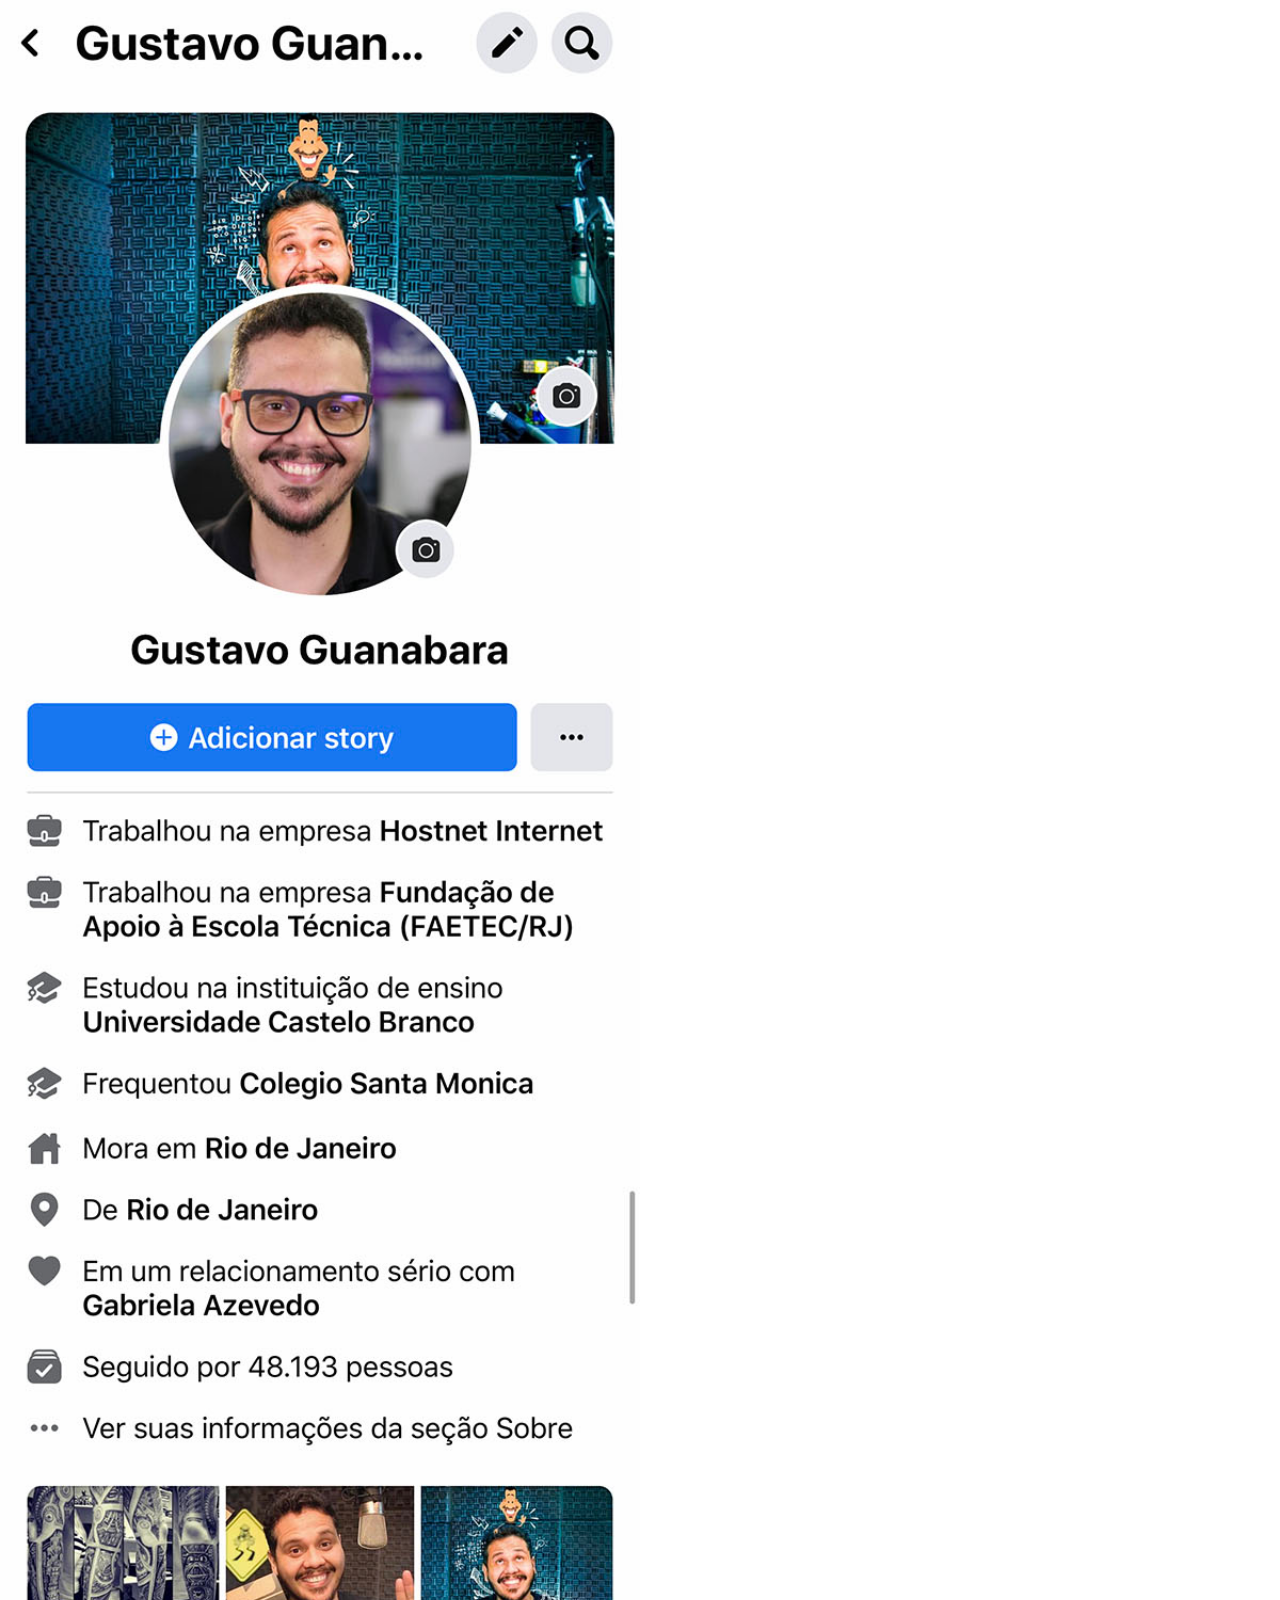
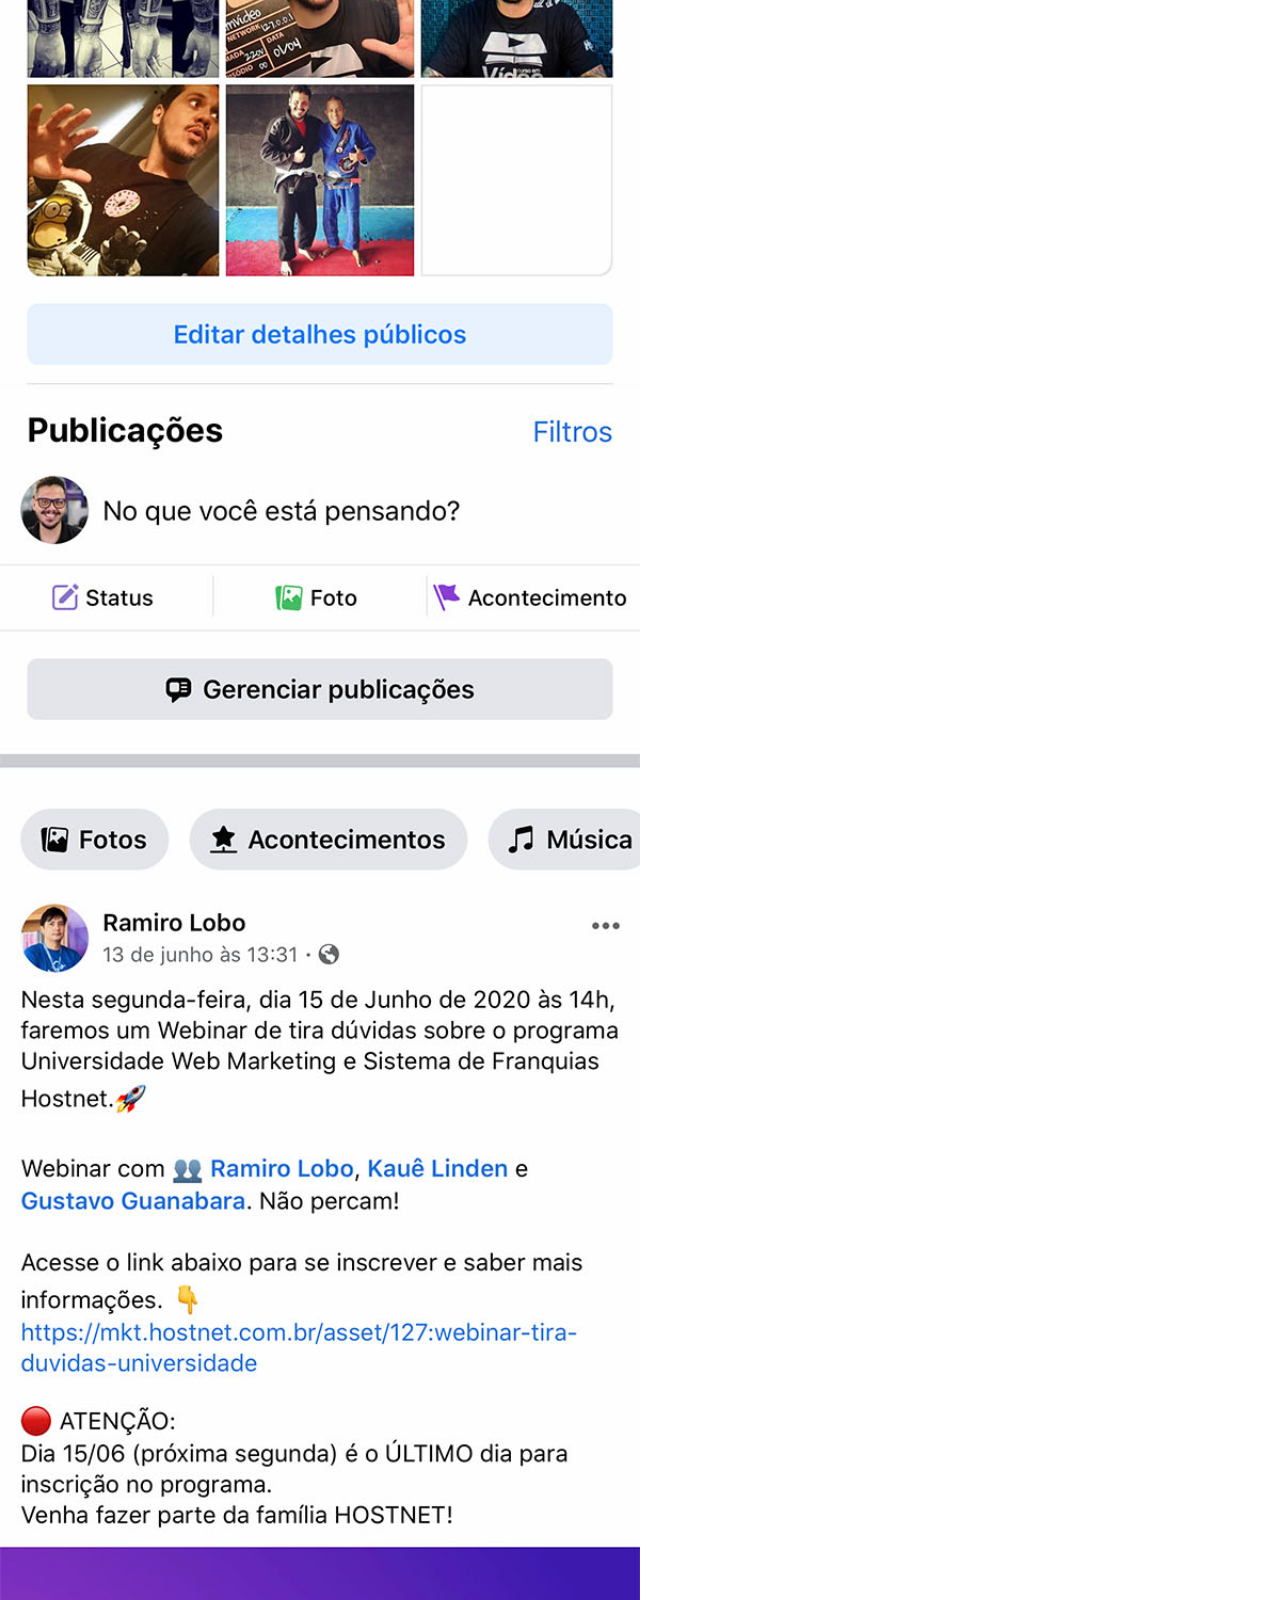
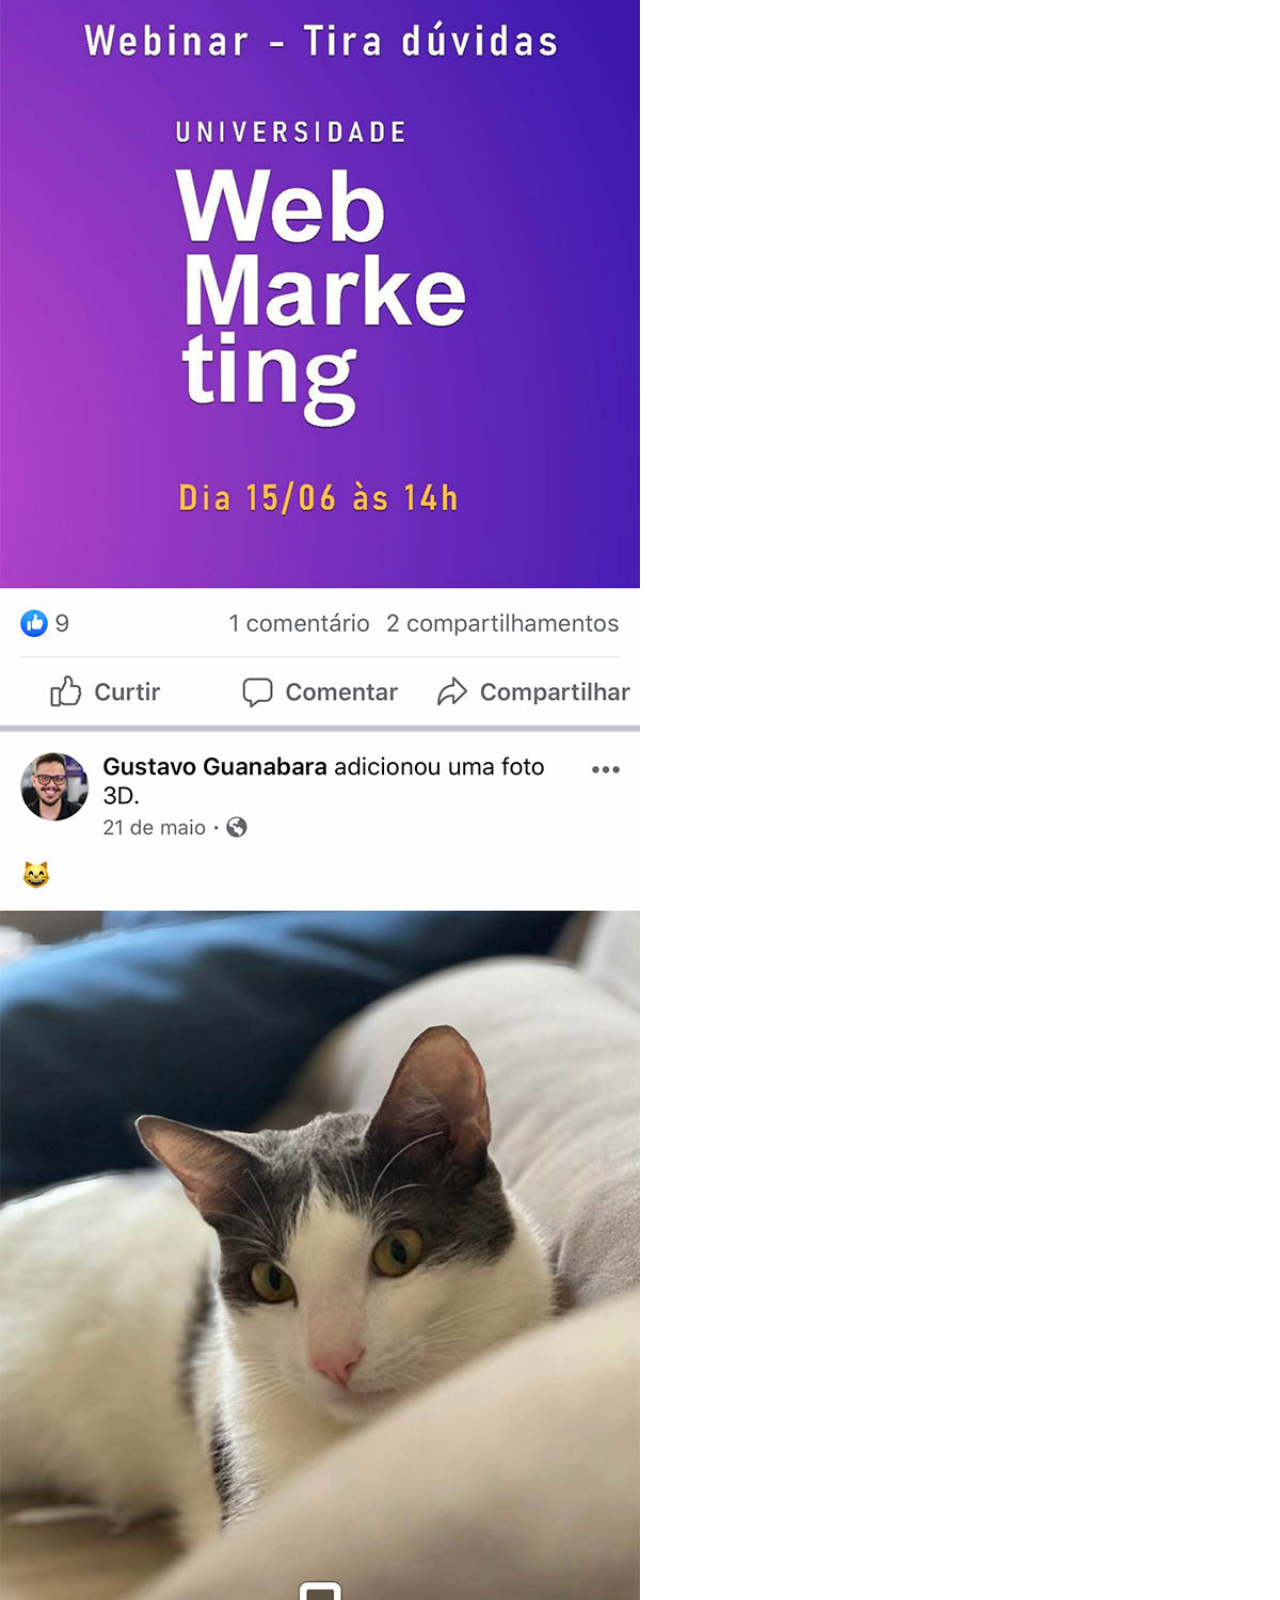
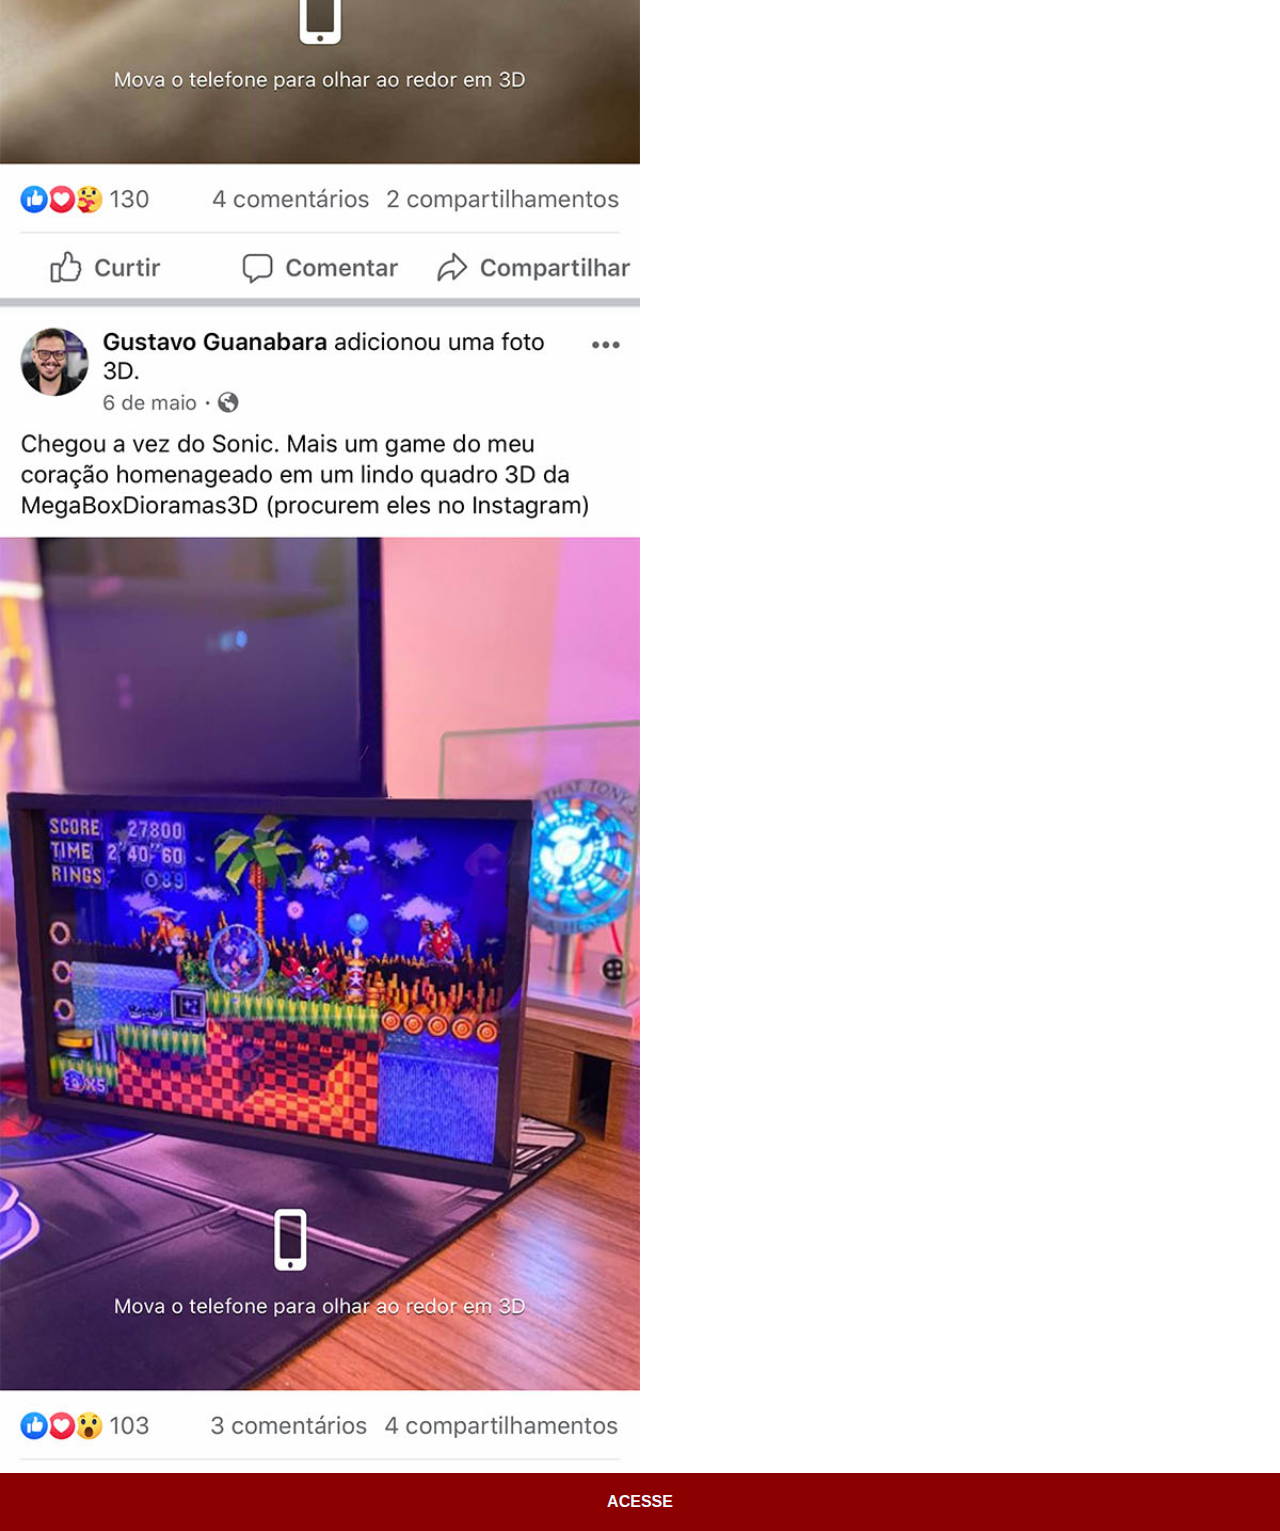
==== facebook.html @ 54ba5016 "atualizando" ====
<!DOCTYPE html>
<html lang="pt-br">
<head>
    <meta charset="UTF-8">
    <meta http-equiv="X-UA-Compatible" content="IE=edge">
    <meta name="viewport" content="width=device-width, initial-scale=1.0">    
    <title>Facebook</title>
    <link rel="stylesheet" href="estilos/social.css">   
</head>
<body>
    <img src="imagens/tela-facebook.jpg" alt="facebook">
    <a href="https://www.facebook.com/otacilio.resende/" target="_blank">ACESSE</a>
</body>
</html>
---- estilos/social.css ----
@charset "UTF-8";

* {
   margin: 0px;
   padding: 0px;
   font-family: Arial, Helvetica, sans-serif; 
}

::-webkit-scrollbar {
    width: 0px;
    height: 0px;
}

img {
    width: 50vw;
}

a {
   display: block;
   background-color: darkred;
   color: aliceblue;
   padding: 20px;
   text-align: center;
   font-weight: bolder;
   text-decoration: none;
}

a:hover {
    background-color: red;
}
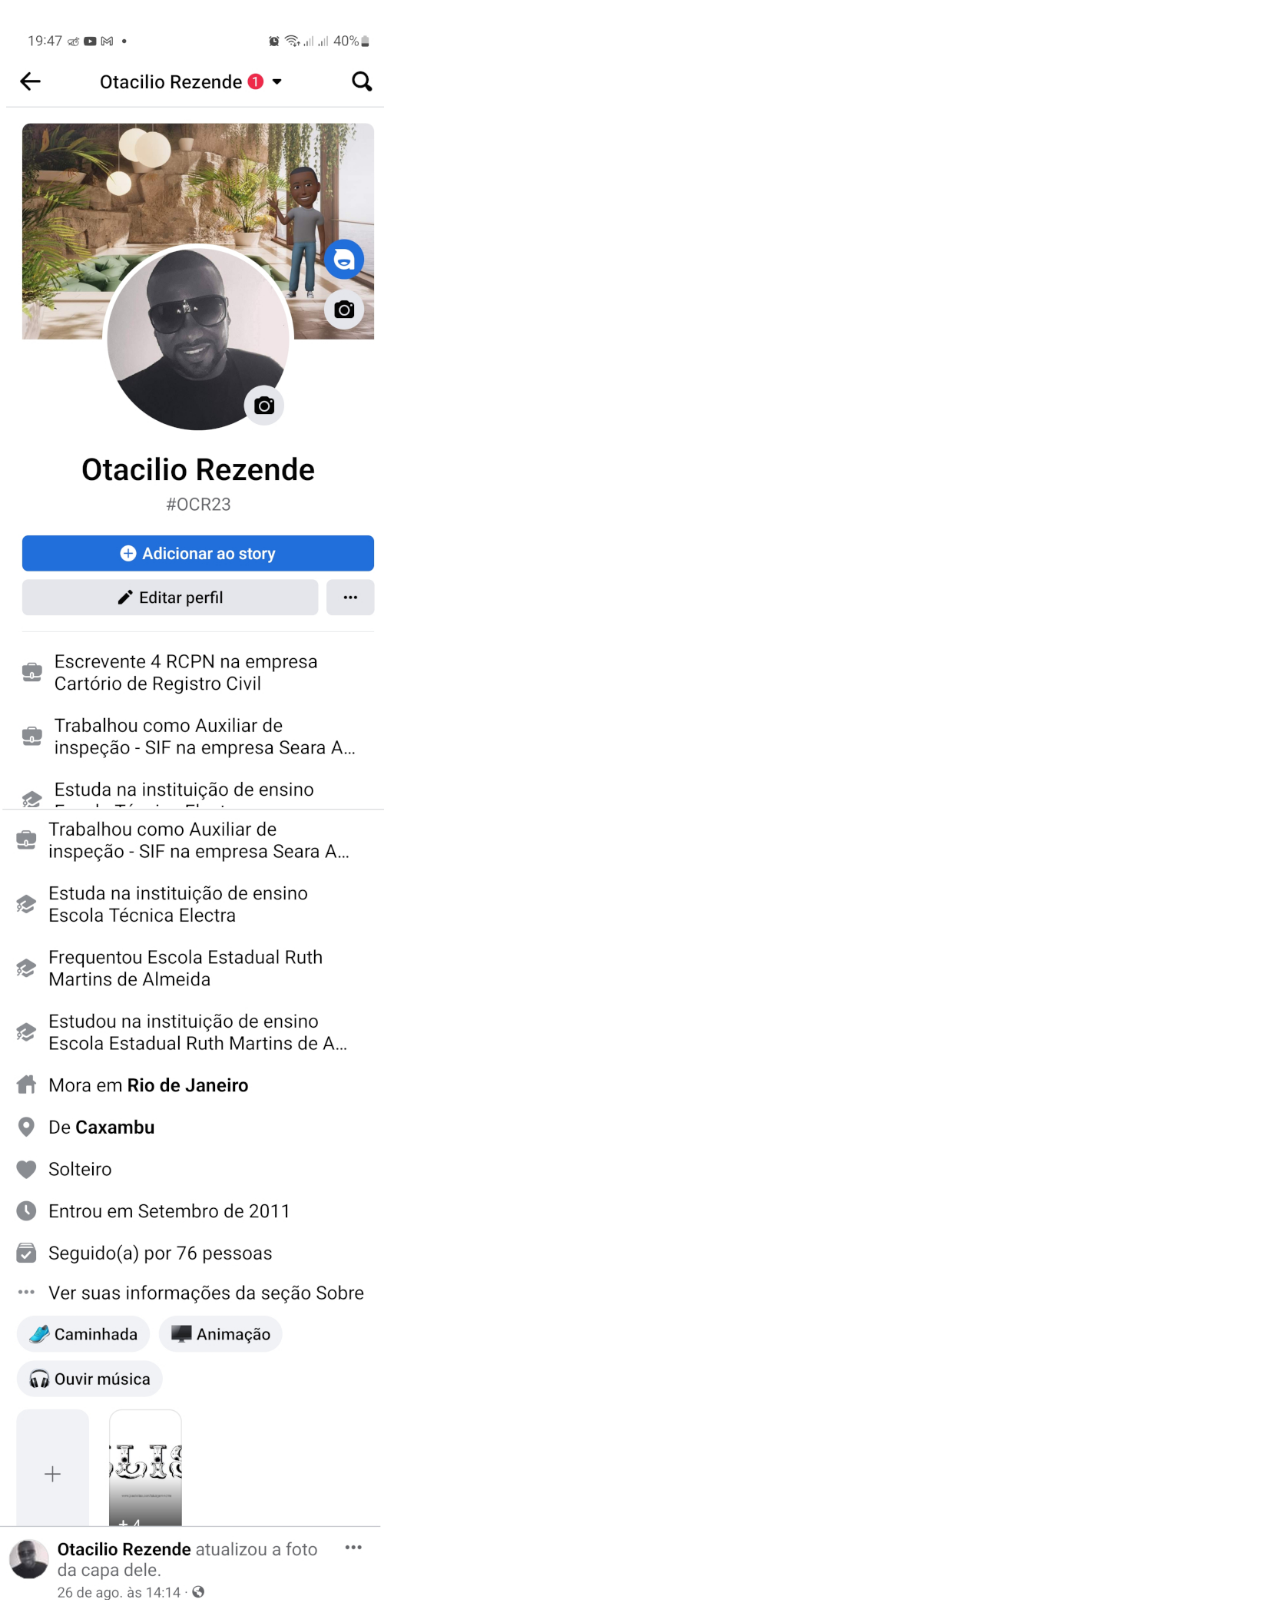
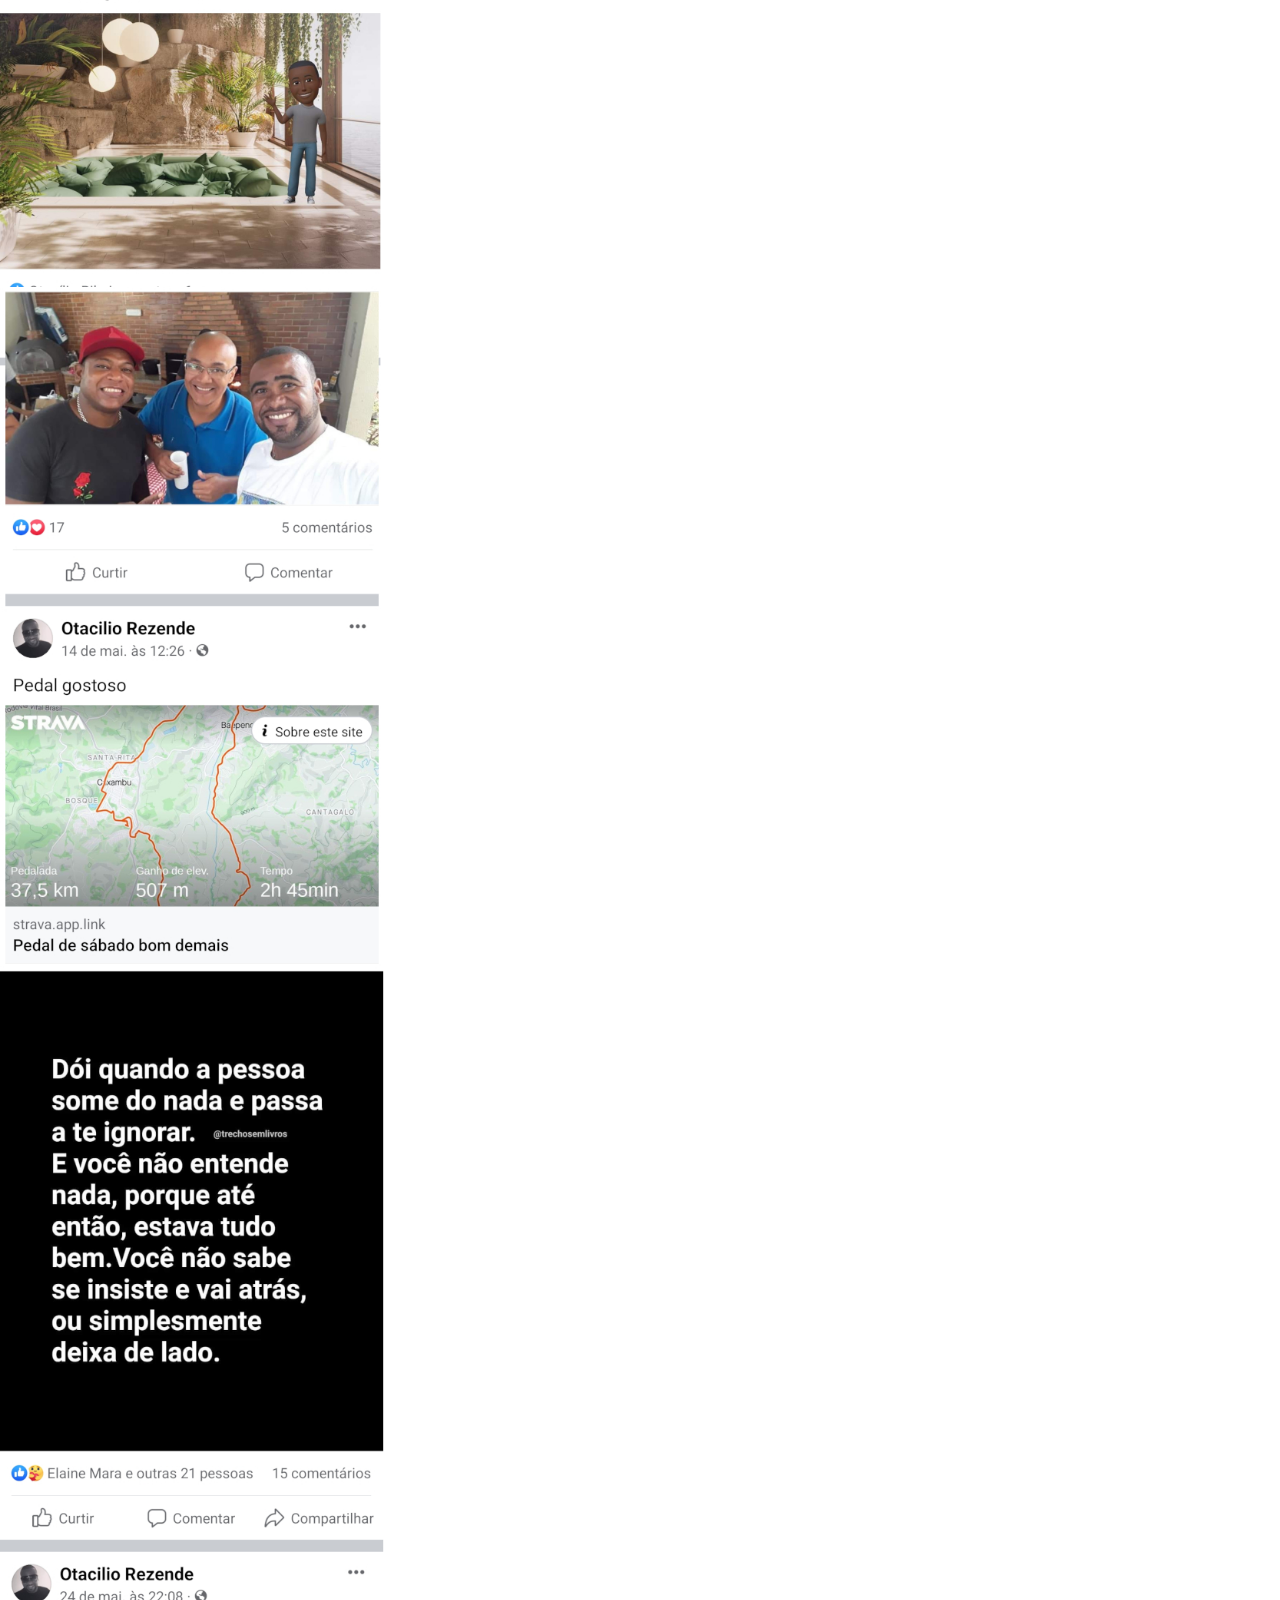
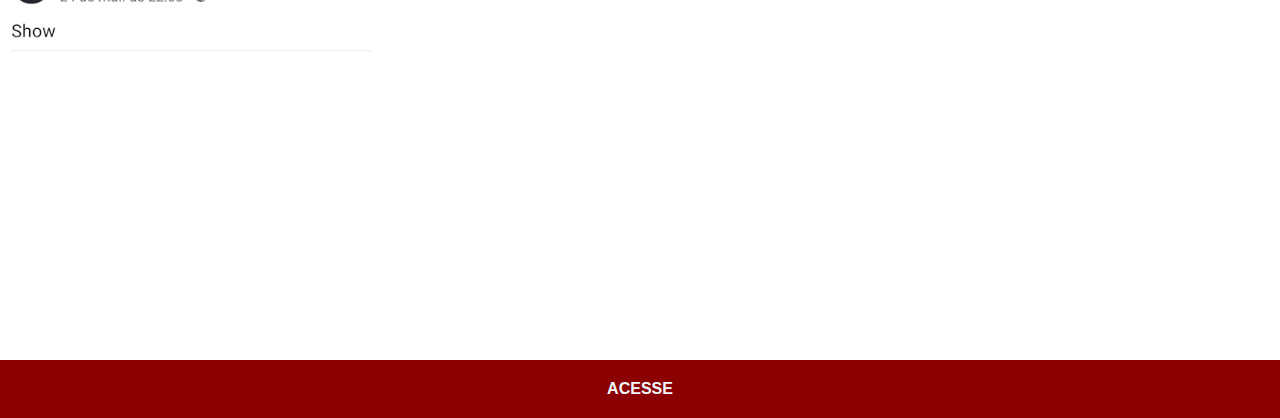
==== commit 9d2baa0a: "construindo" ====
--- a/facebook.html
+++ b/facebook.html
@@ -8,7 +8,7 @@
     <link rel="stylesheet" href="estilos/social.css">   
 </head>
 <body>
-    <img src="imagens/tela-facebook.jpg" alt="facebook">
+    <img src="imagens/tela-Facebook01.jpg" alt="facebook">
     <a href="https://www.facebook.com/otacilio.resende/" target="_blank">ACESSE</a>
 </body>
 </html>--- a/estilos/social.css
+++ b/estilos/social.css
@@ -12,7 +12,7 @@
 }
 
 img {
-    width: 50vw;
+    width: 30vw;
 }
 
 a {
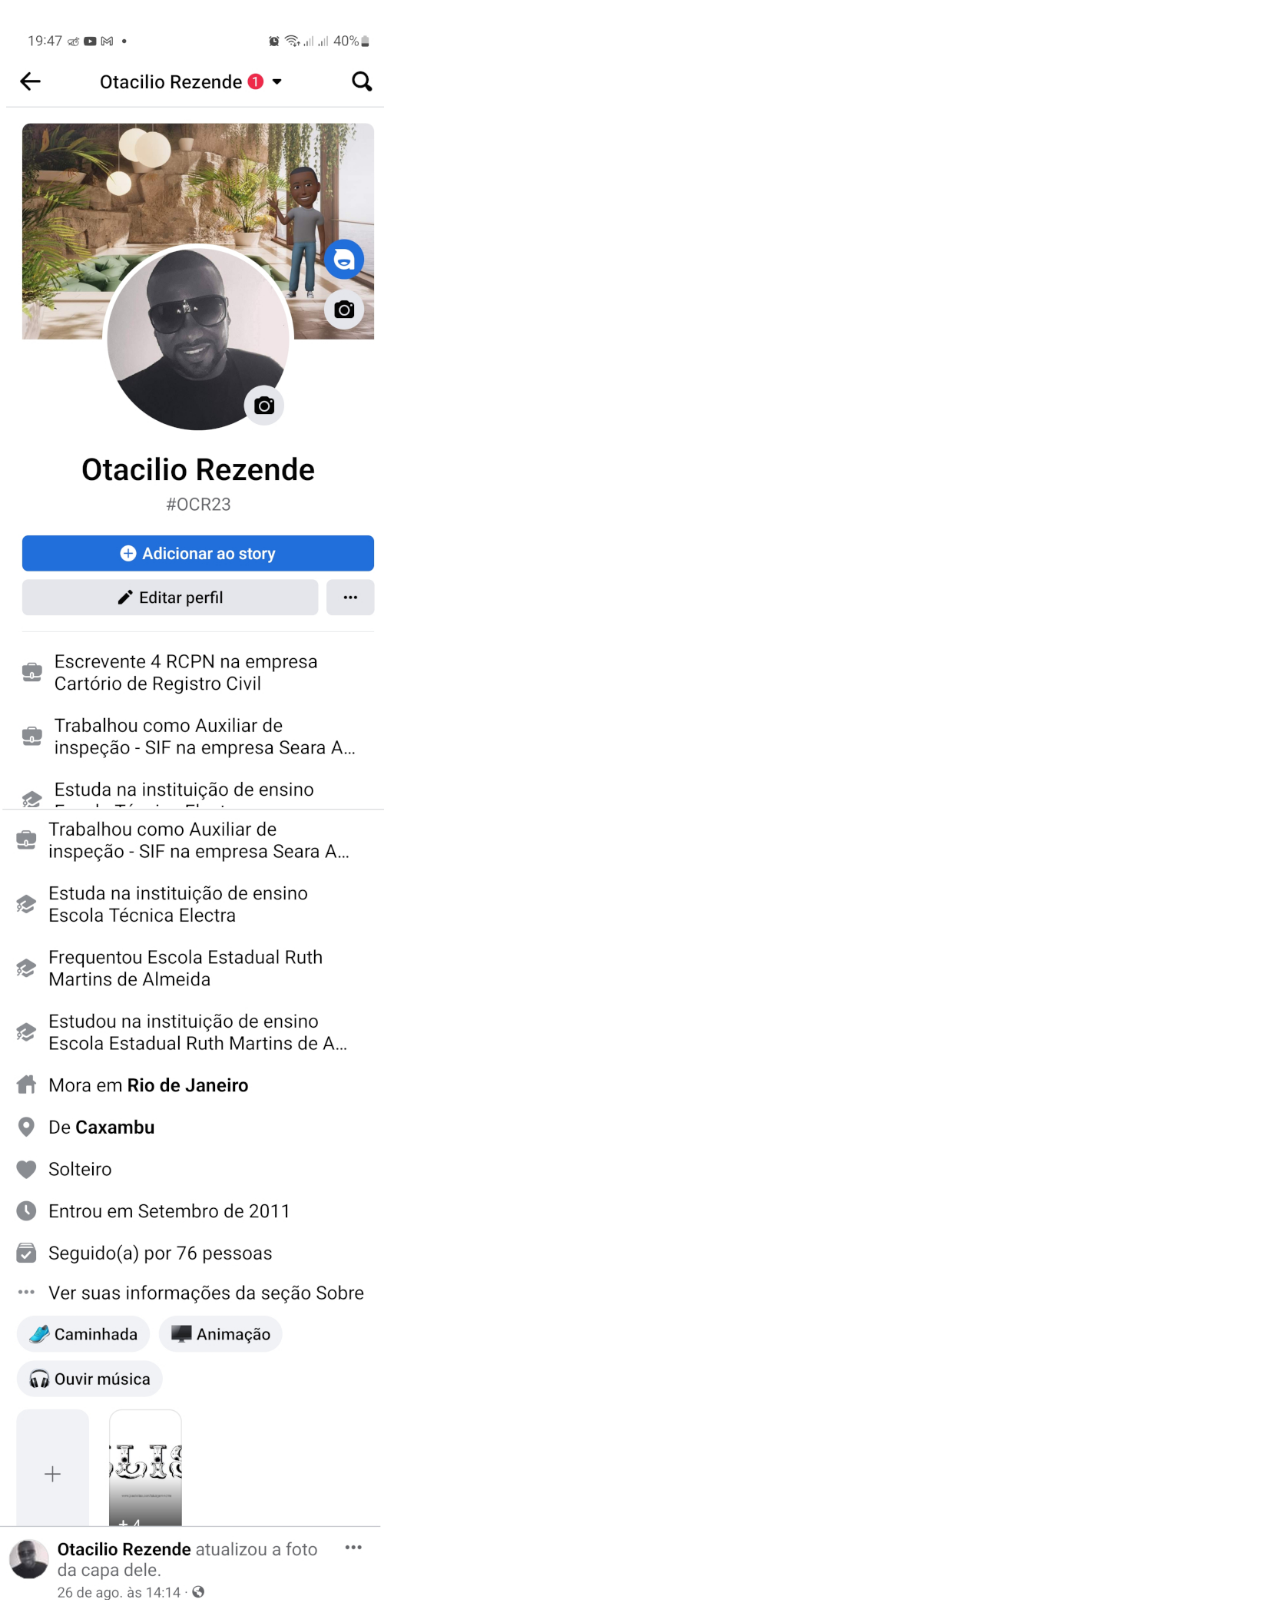
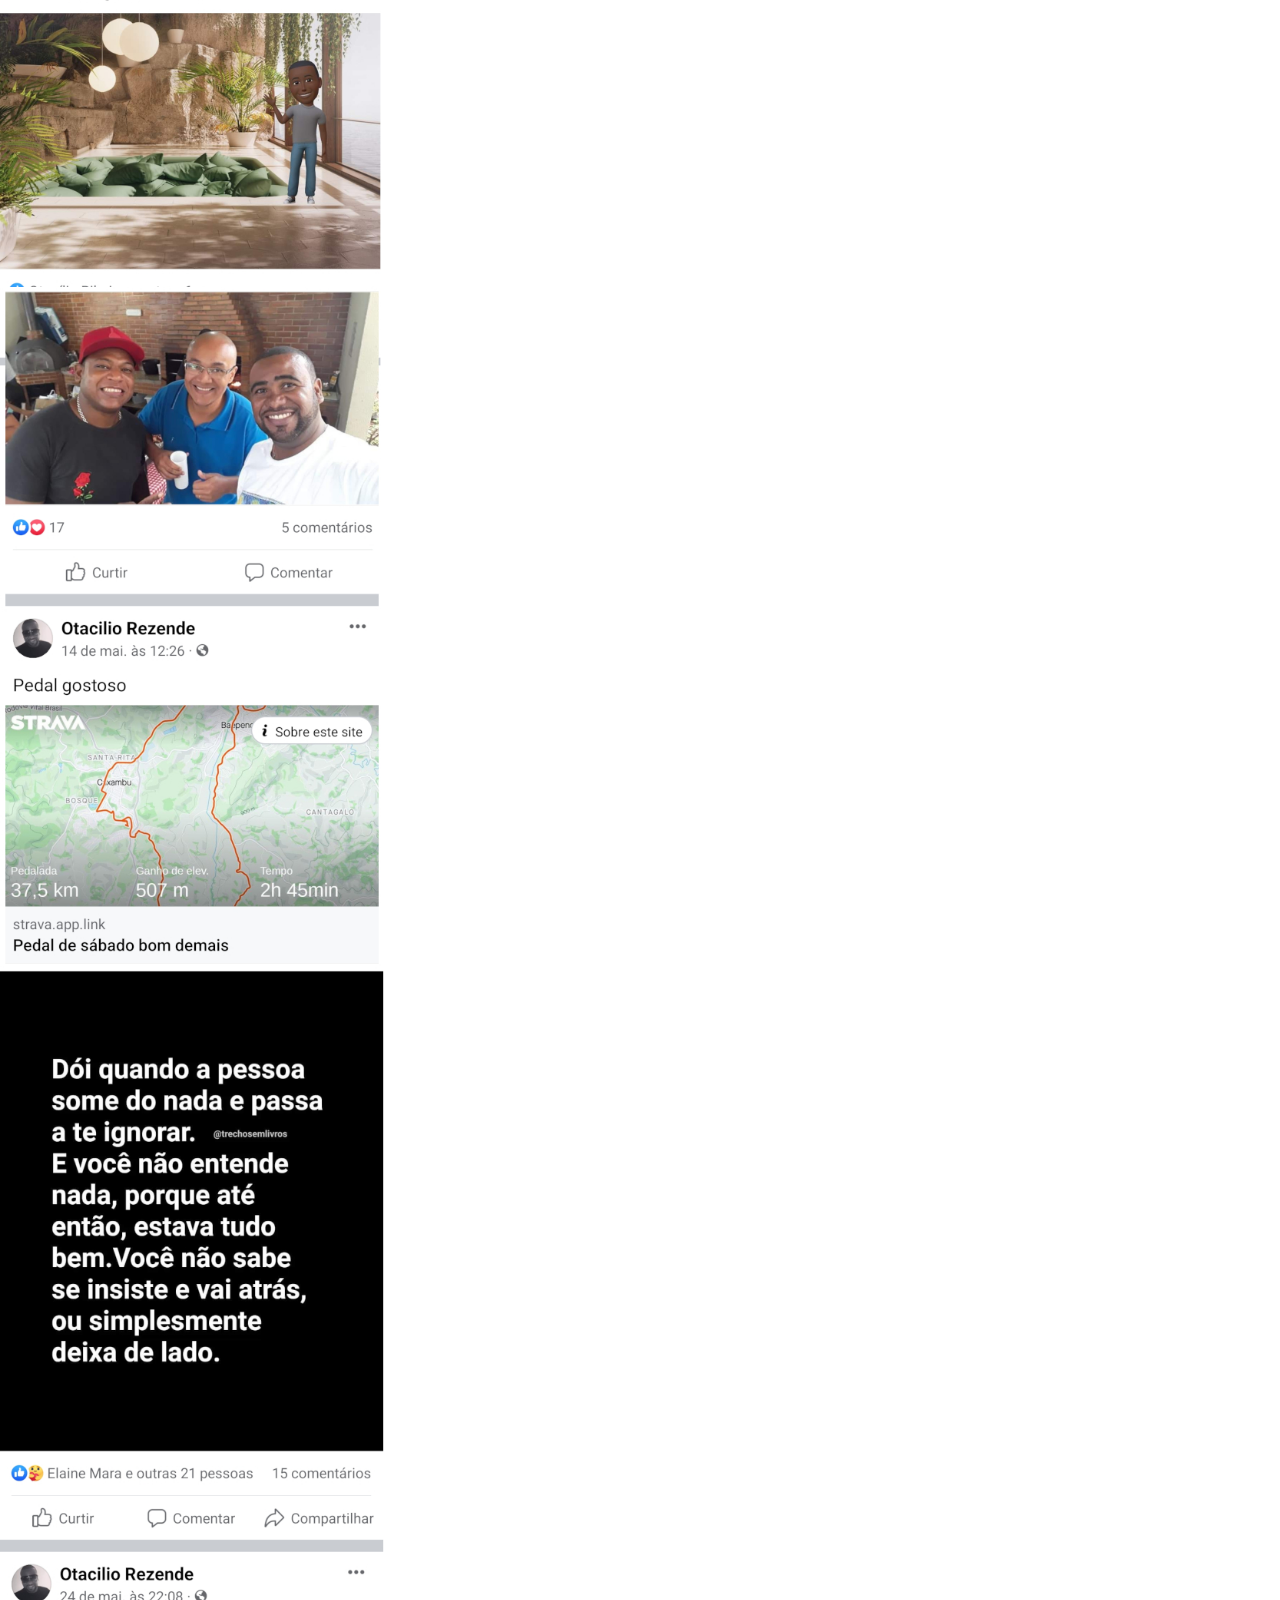
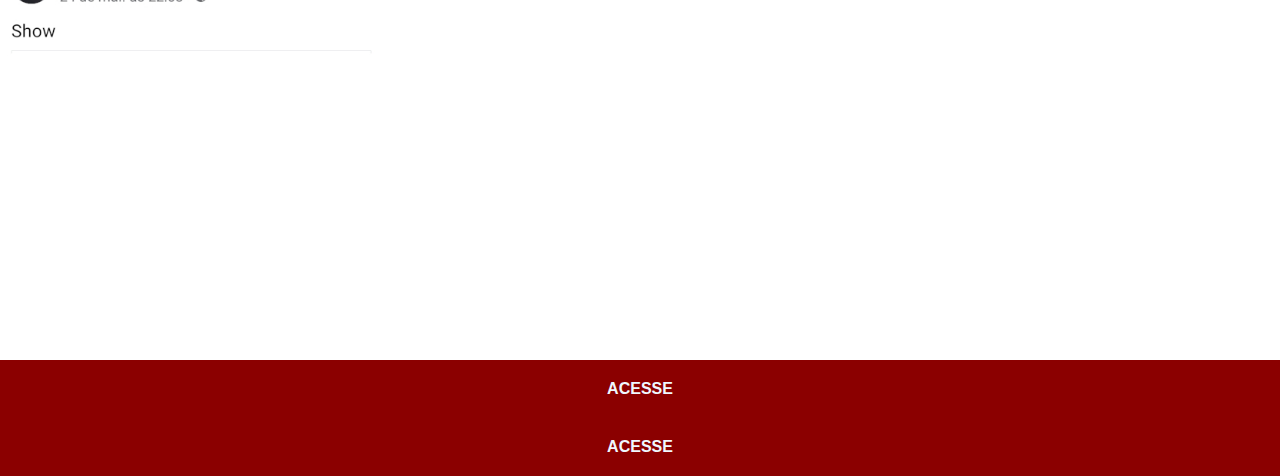
==== commit c5b74809: "fazendo atualizações" ====
--- a/facebook.html
+++ b/facebook.html
@@ -10,5 +10,6 @@
 <body>
     <img src="imagens/tela-Facebook01.jpg" alt="facebook">
     <a href="https://www.facebook.com/otacilio.resende/" target="_blank">ACESSE</a>
+    <a href="https://www.facebook.com/otacilio.resende/" target="tela">ACESSE</a>
 </body>
 </html>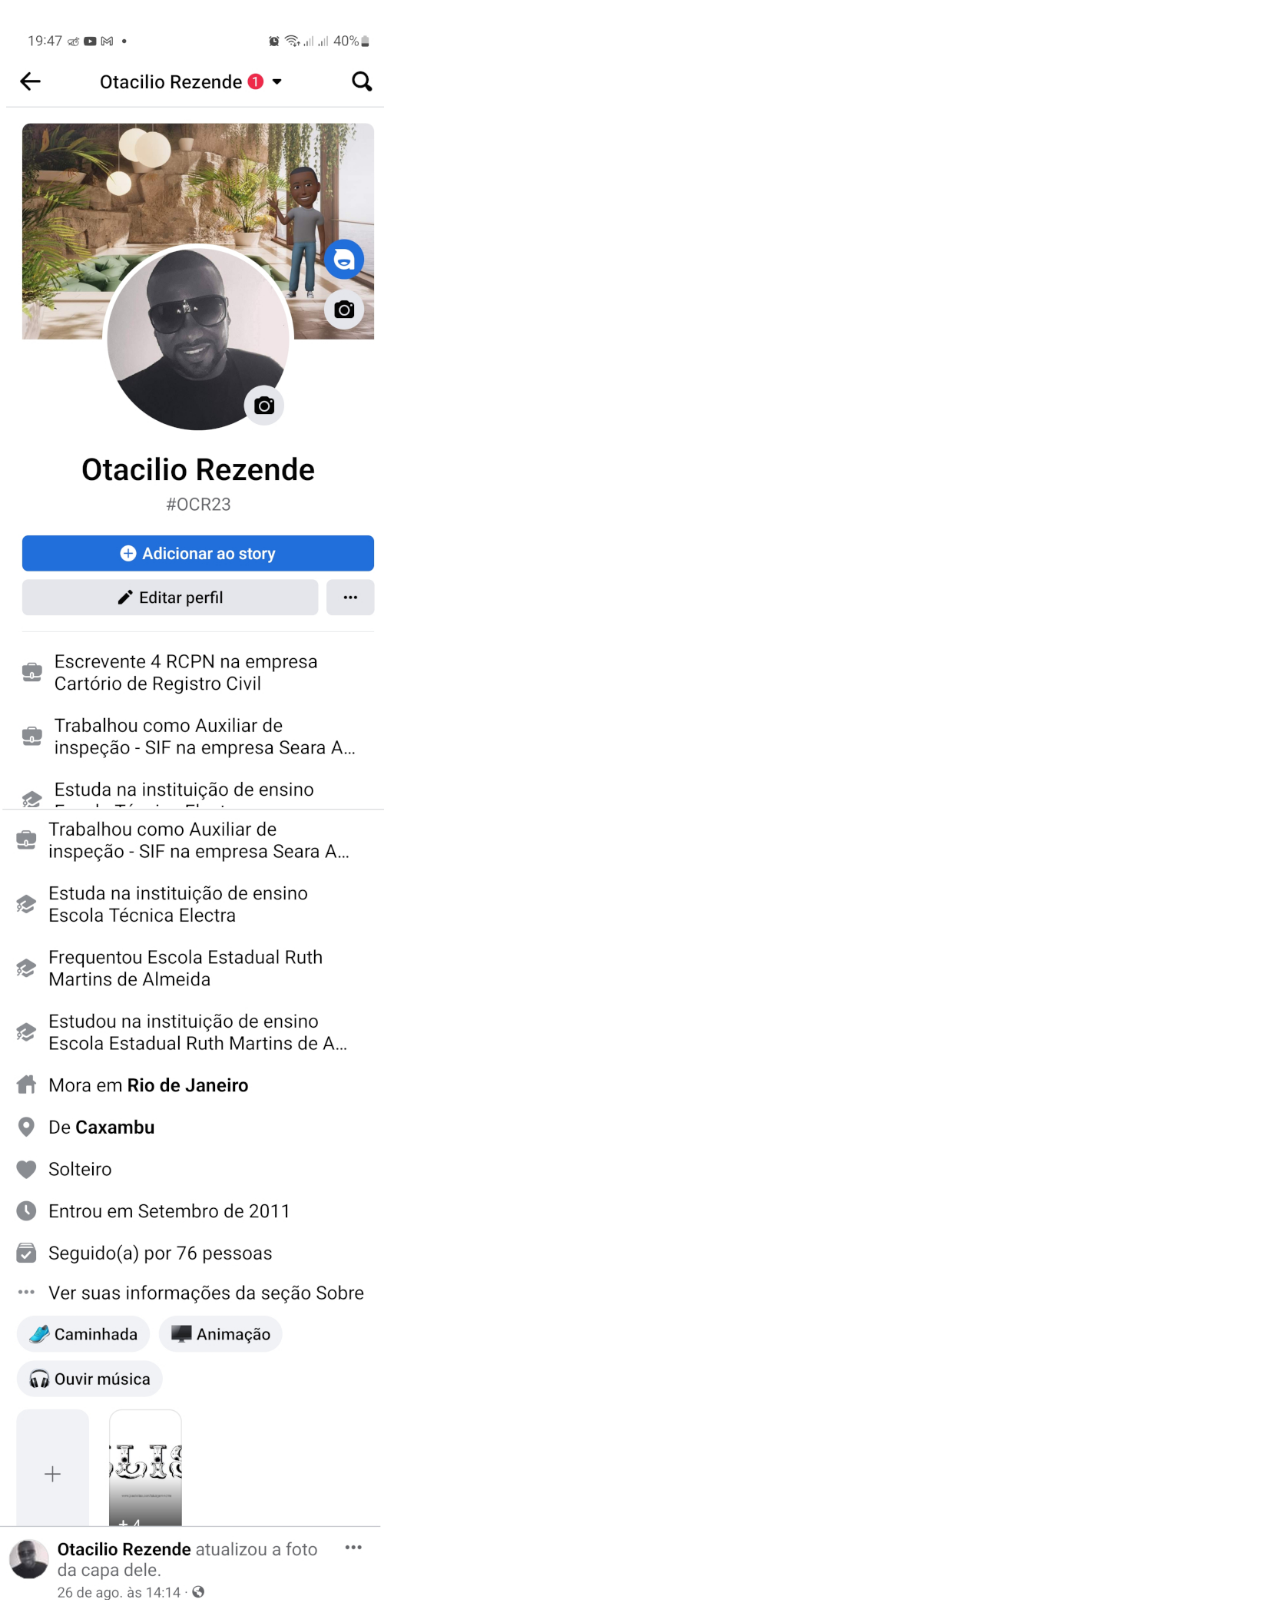
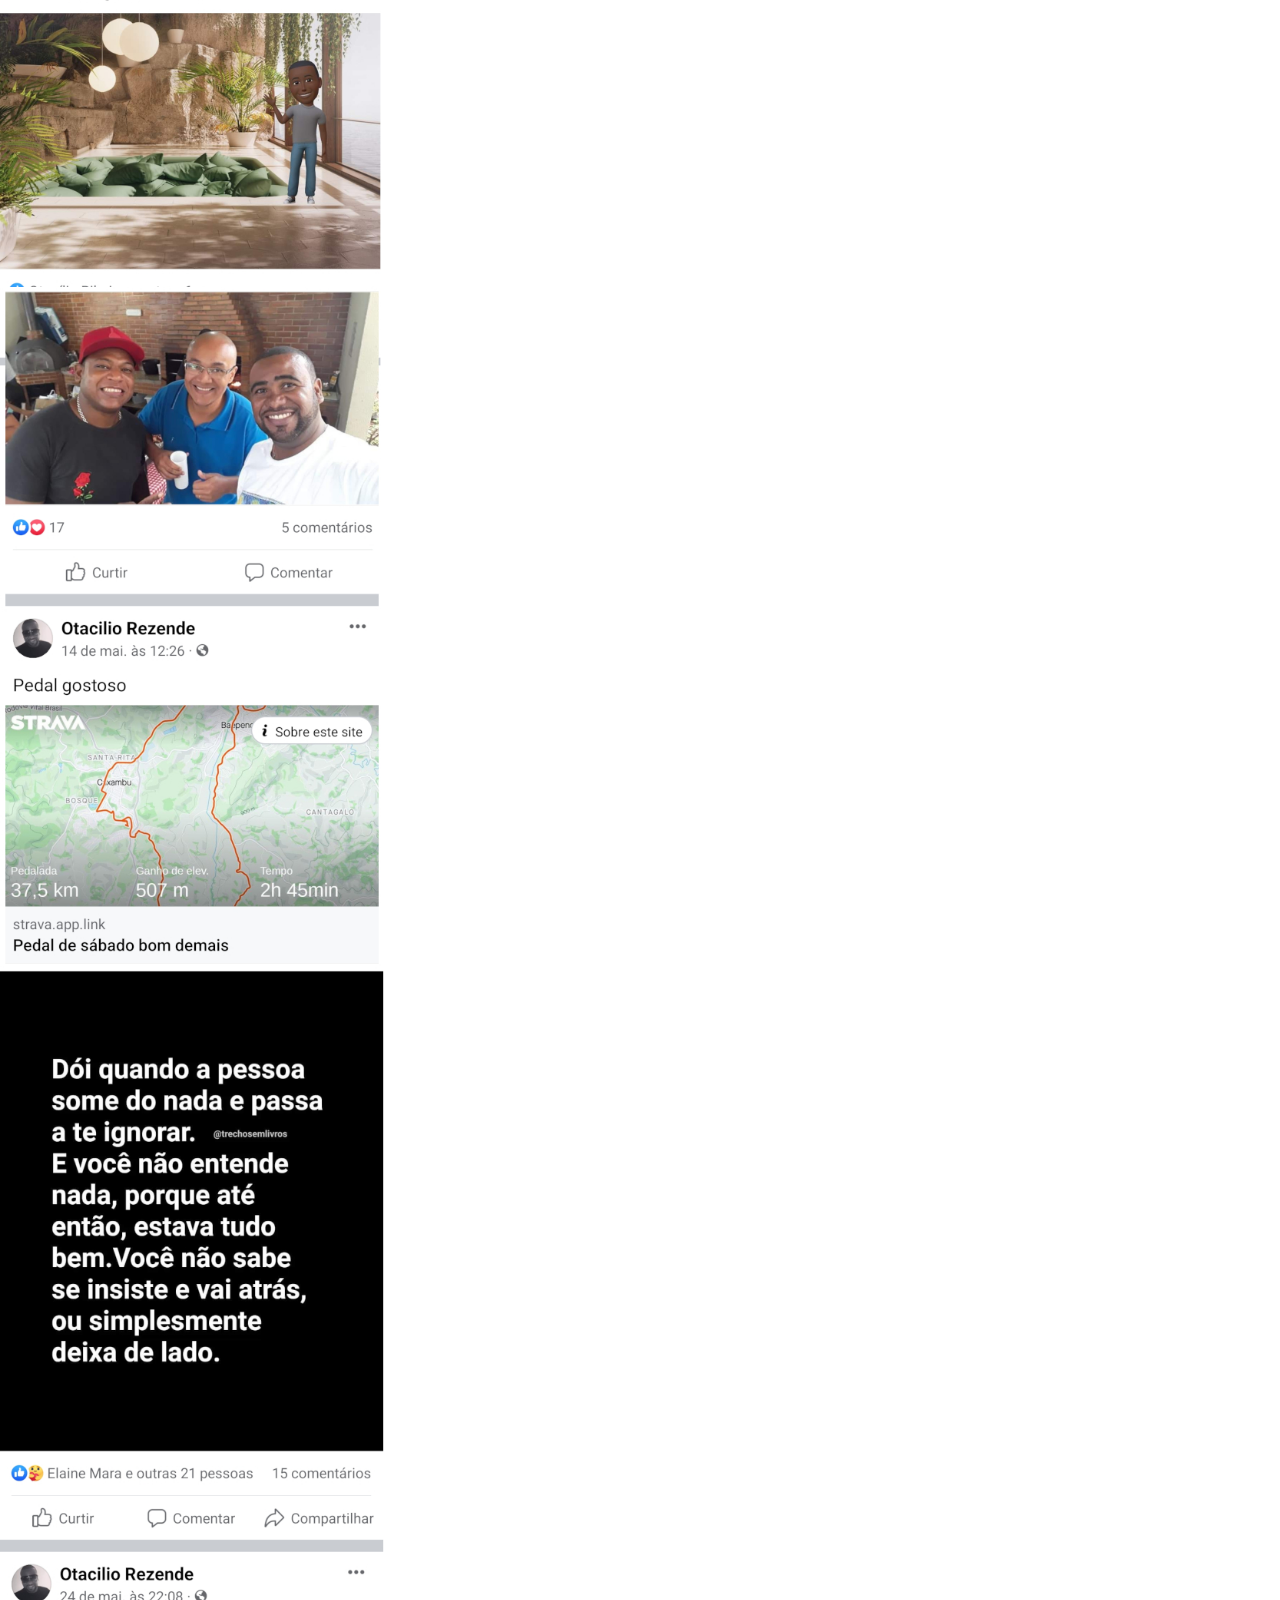
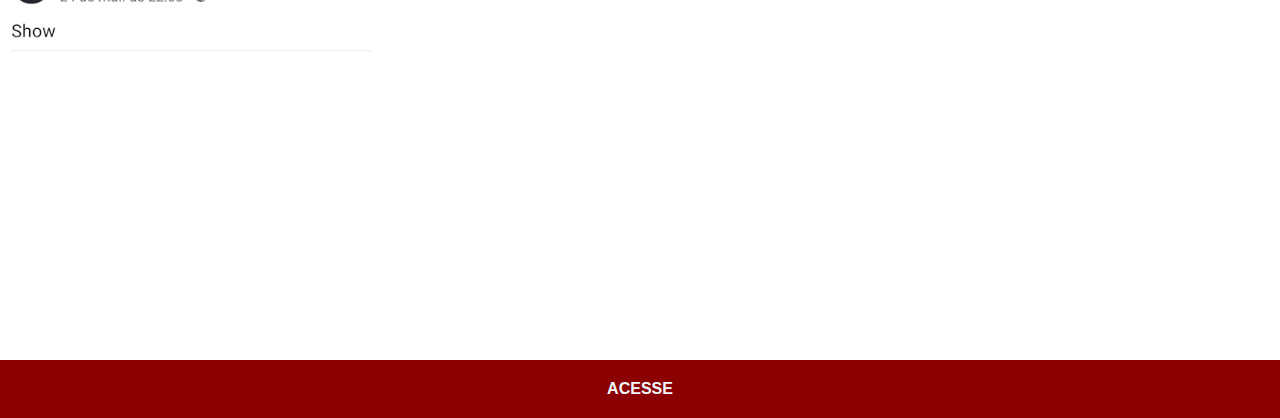
==== commit ae7fb55f: "atualizando o html" ====
--- a/facebook.html
+++ b/facebook.html
@@ -9,7 +9,6 @@
 </head>
 <body>
     <img src="imagens/tela-Facebook01.jpg" alt="facebook">
-    <a href="https://www.facebook.com/otacilio.resende/" target="_blank">ACESSE</a>
     <a href="https://www.facebook.com/otacilio.resende/" target="tela">ACESSE</a>
 </body>
 </html>